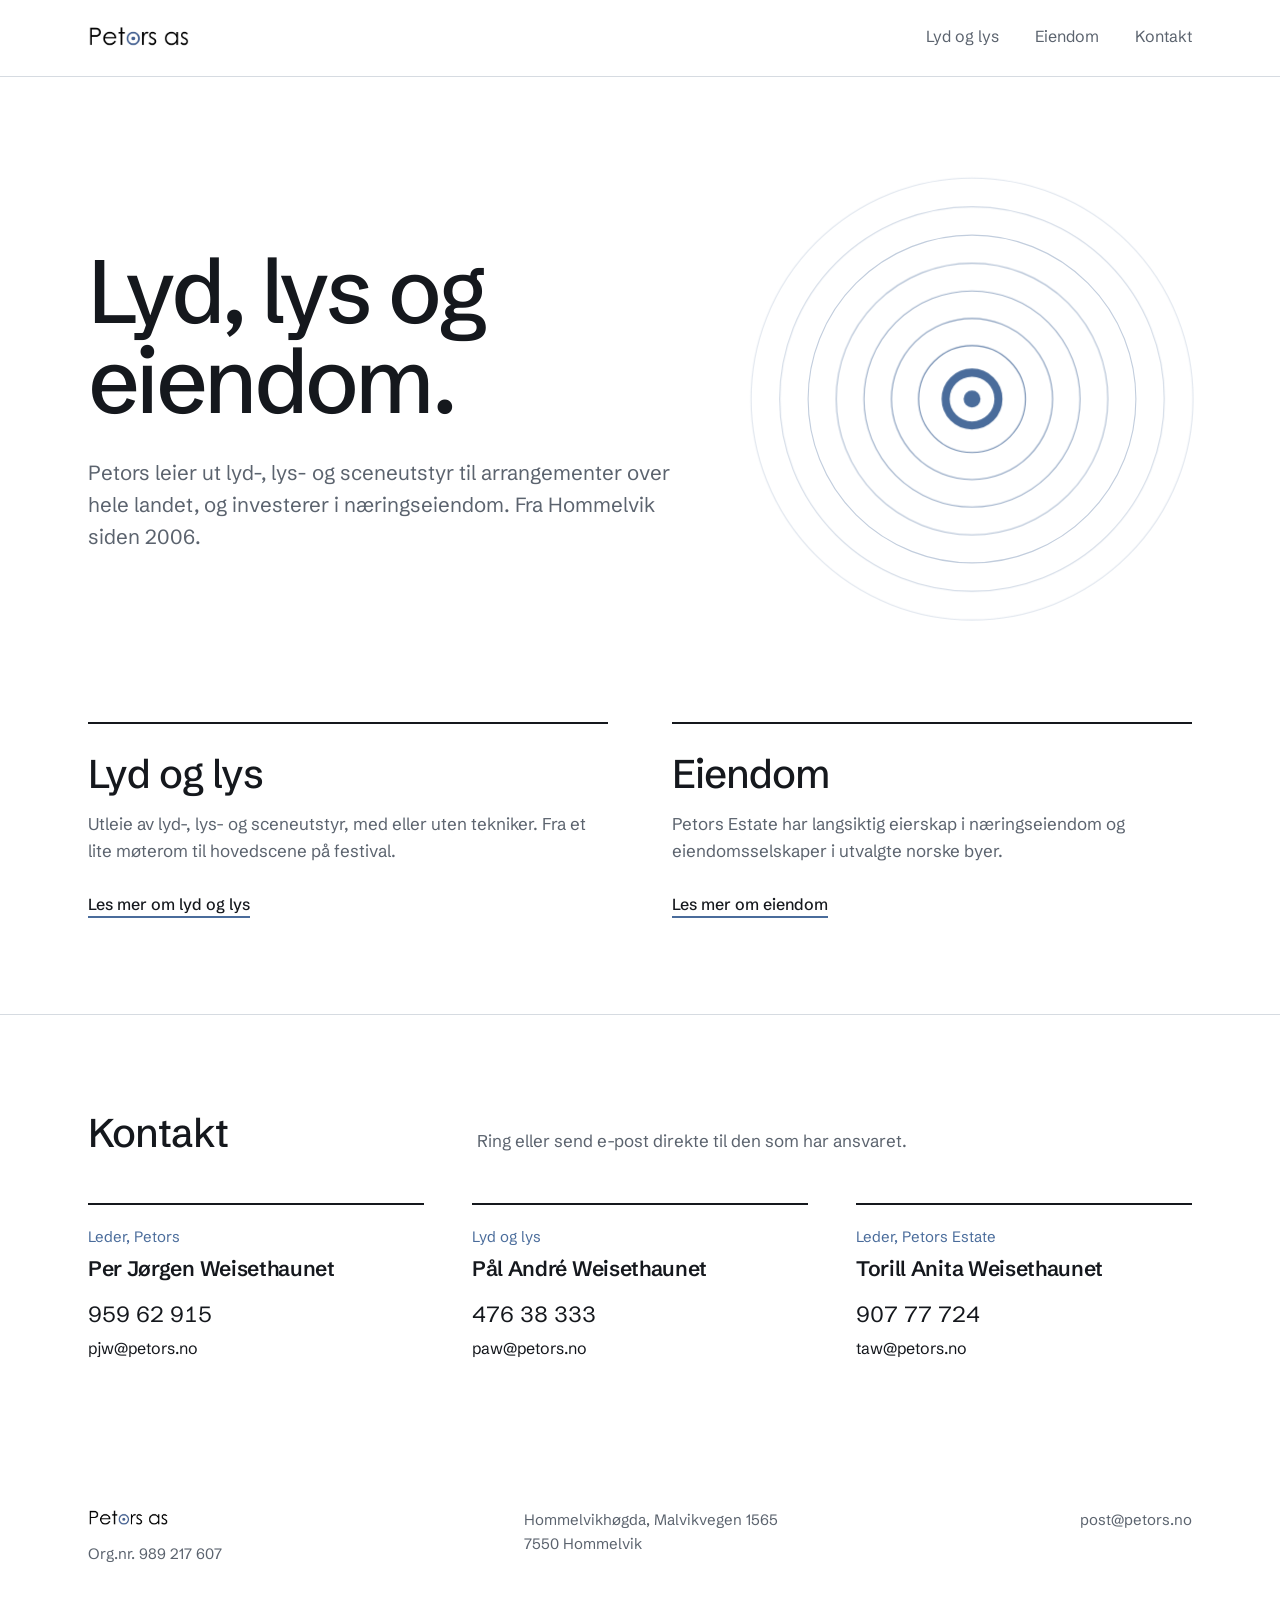
==== index.html @ a715439a "Ny skrift: Schibsted Grotesk for all tekst - Erstatter Jost (titler) og Source Serif 4 (brødtekst) -" ====
<!doctype html>
<html lang="no">
<head>
<meta charset="utf-8">
<meta name="viewport" content="width=device-width,initial-scale=1">
<title>Petors — lyd, lys og eiendom</title>
<meta name="description" content="Petors leier ut lyd-, lys- og sceneutstyr og investerer i næringseiendom. Hommelvik, siden 2006.">
<link rel="icon" href="mark.svg" type="image/svg+xml">
<link rel="preconnect" href="https://fonts.googleapis.com">
<link rel="preconnect" href="https://fonts.gstatic.com" crossorigin>
<link href="https://fonts.googleapis.com/css2?family=Schibsted+Grotesk:wght@400;500;600&display=swap" rel="stylesheet">
<script>
  // intro: én gang per besøk, ikke ved redusert bevegelse
  try{if(!sessionStorage.getItem('petors-intro')&&!matchMedia('(prefers-reduced-motion: reduce)').matches)document.documentElement.classList.add('intro-playing','intro-waves')}catch(e){}
</script>
<link rel="stylesheet" href="styles.css?v=6">
<style>
  .hero{padding:clamp(48px,8vw,104px) 0 clamp(56px,8vw,104px)}
  .hero .wrap{display:grid;grid-template-columns:minmax(0,7fr) minmax(0,5fr);gap:48px;align-items:center}
  .hero h1{margin-bottom:32px}
  .hero .rings{max-width:460px;justify-self:end}

  .doors .wrap{display:grid;grid-template-columns:repeat(2,minmax(0,1fr));gap:48px 64px}
  .door{border-top:2px solid var(--ink);padding-top:28px;display:flex;flex-direction:column}
  .door h2{margin-bottom:14px}
  .door h2 a{text-decoration:none}
  .door h2 a:hover{color:var(--blue)}
  .door > p{color:var(--ink-2);margin-bottom:28px}
  .door .link{margin-top:auto;align-self:flex-start}

  @media (max-width:900px){
    .hero .wrap{grid-template-columns:1fr;gap:8px}
    .hero{padding-top:32px}
    .hero .rings{order:-1;max-width:180px;justify-self:start;margin-bottom:24px}
    .doors .wrap{grid-template-columns:1fr;gap:64px}
  }
  /* intro: merket tegnes midt på skjermen og glir på plass i hero */
  .intro{display:none}
  .intro-playing .intro{display:block;position:fixed;inset:0;z-index:100;background:var(--paper);cursor:pointer}
  .intro svg{position:absolute;overflow:visible}
  .intro-waves .rings .wave{animation-play-state:paused}
  .intro-playing .hero .rings .mark,.intro-playing .hero .rings .core{opacity:0}
  .intro-playing body{overflow:hidden}
</style>
</head>
<body>

<div class="intro" aria-hidden="true">
  <svg viewBox="0 0 600 600">
    <circle class="mark" cx="300" cy="300" r="36" fill="none" stroke="#4a6c9b" stroke-width="11" transform="rotate(-90 300 300)"/>
    <circle class="core" cx="300" cy="300" r="11.5" fill="#4a6c9b"/>
  </svg>
</div>

<nav class="site-nav" aria-label="Hovedmeny">
  <div class="wrap">
    <a href="index.html" class="brand"><img src="logo.jpg" alt="Petors as – til forsiden"></a>
    <div class="nav-links">
      <a href="lyd-og-lys.html">Lyd og lys</a>
      <a href="eiendom.html">Eiendom</a>
      <a href="kontakt.html">Kontakt</a>
    </div>
  </div>
</nav>

<main>
  <header class="hero">
    <div class="wrap">
      <div>
        <h1>Lyd, lys og eiendom.</h1>
        <p class="lede">Petors leier ut lyd-, lys- og sceneutstyr til arrangementer over hele landet, og investerer i næringseiendom. Fra Hommelvik siden 2006.</p>
      </div>
      <svg class="rings" viewBox="0 0 600 600" aria-hidden="true">
        <circle class="wave" cx="300" cy="300" r="288" style="--i:6;--o:.18"/>
        <circle class="wave" cx="300" cy="300" r="252" style="--i:5;--o:.26"/>
        <circle class="wave" cx="300" cy="300" r="216" style="--i:4;--o:.34"/>
        <circle class="wave" cx="300" cy="300" r="180" style="--i:3;--o:.44"/>
        <circle class="wave" cx="300" cy="300" r="144" style="--i:2;--o:.54"/>
        <circle class="wave" cx="300" cy="300" r="108" style="--i:1;--o:.66"/>
        <circle class="wave" cx="300" cy="300" r="72"  style="--i:0;--o:.8"/>
        <circle class="mark" cx="300" cy="300" r="36" stroke-width="11"/>
        <circle class="core" cx="300" cy="300" r="11.5"/>
      </svg>
    </div>
  </header>

  <section class="doors" aria-label="Våre virksomheter">
    <div class="wrap">
      <article class="door">
        <h2><a href="lyd-og-lys.html">Lyd og lys</a></h2>
        <p>Utleie av lyd-, lys- og sceneutstyr, med eller uten tekniker. Fra et lite møterom til hovedscene på festival.</p>
        <a class="link" href="lyd-og-lys.html">Les mer om lyd og lys</a>
      </article>

      <article class="door">
        <h2><a href="eiendom.html">Eiendom</a></h2>
        <p>Petors Estate har langsiktig eierskap i næringseiendom og eiendomsselskaper i utvalgte norske byer.</p>
        <a class="link" href="eiendom.html">Les mer om eiendom</a>
      </article>
    </div>
  </section>

  <section class="section" style="margin-top:clamp(56px,8vw,96px)">
    <div class="wrap">
      <div class="section-head">
        <h2>Kontakt</h2>
        <p>Ring eller send e-post direkte til den som har ansvaret.</p>
      </div>
      <div class="people">
        <div class="person">
          <div class="role">Leder, Petors</div>
          <h3>Per Jørgen Weisethaunet</h3>
          <a class="tel" href="tel:+4795962915">959 62 915</a>
          <a href="mailto:pjw@petors.no">pjw@petors.no</a>
        </div>
        <div class="person">
          <div class="role">Lyd og lys</div>
          <h3>Pål André Weisethaunet</h3>
          <a class="tel" href="tel:+4747638333">476 38 333</a>
          <a href="mailto:paw@petors.no">paw@petors.no</a>
        </div>
        <div class="person">
          <div class="role">Leder, Petors Estate</div>
          <h3>Torill Anita Weisethaunet</h3>
          <a class="tel" href="tel:+4790777724">907 77 724</a>
          <a href="mailto:taw@petors.no">taw@petors.no</a>
        </div>
      </div>
    </div>
  </section>
</main>

<footer class="site-foot">
  <div class="wrap">
    <div>
      <img src="logo.jpg" alt="Petors as">
      <div>Org.nr. 989 217 607</div>
    </div>
    <address>Hommelvikhøgda, Malvikvegen 1565<br>7550 Hommelvik</address>
    <div><a href="mailto:post@petors.no">post@petors.no</a></div>
  </div>
</footer>

<script>
(function(){
  var root=document.documentElement;
  if(!root.classList.contains('intro-playing'))return;
  var ov=document.querySelector('.intro'),svg=ov.querySelector('svg'),
      ring=svg.querySelector('.mark'),dot=svg.querySelector('.core'),
      hero=document.querySelector('.hero .rings'),done=false,anims=[];
  var SMOOTH='cubic-bezier(.22,1,.36,1)';          // myk utbremsing
  function finish(){
    if(done)return;done=true;
    anims.forEach(function(a){a.cancel()});
    try{sessionStorage.setItem('petors-intro','1')}catch(e){}
    root.classList.remove('intro-playing','intro-waves');ov.remove();
  }
  if(!ov.animate||!hero){finish();return}
  ov.addEventListener('click',finish);
  addEventListener('keydown',finish,{once:true});

  // merket tegnes stort og skaleres ned til hero-størrelse, så det holder seg skarpt
  var cx=innerWidth/2,cy=innerHeight/2,heroW=hero.getBoundingClientRect().width;
  var big=Math.max(heroW,Math.min(3,130/(heroW*83/600))*heroW);  // merket ca. 130 px bredt midt på
  svg.style.width=svg.style.height=big+'px';
  svg.style.left=(cx-big/2)+'px';svg.style.top=(cy-big/2)+'px';
  svg.style.willChange='transform';

  var C=2*Math.PI*36;
  dot.style.transformOrigin='300px 300px';
  anims.push(dot.animate([{opacity:0,transform:'scale(.5)'},{opacity:1,transform:'scale(1)'}],
    {duration:600,easing:SMOOTH,fill:'both'}));
  anims.push(ring.animate([{strokeDasharray:C,strokeDashoffset:C},{strokeDasharray:C,strokeDashoffset:0}],
    {duration:750,delay:80,easing:SMOOTH,fill:'both'}));

  // bevegelse og fade starter samtidig som ringen lukker seg, og slutter likt
  var wait=new Promise(function(r){setTimeout(r,620)});
  var fonts=document.fonts?document.fonts.ready:Promise.resolve();
  Promise.all([wait,Promise.race([fonts,new Promise(function(r){setTimeout(r,900)})])]).then(function(){
    if(done)return;
    var r=hero.getBoundingClientRect();
    var onScreen=r.bottom>0&&r.top<innerHeight;
    var D=900;
    if(onScreen){
      var dx=r.left+r.width/2-cx,dy=r.top+r.height/2-cy;
      anims.push(svg.animate([{transform:'none'},{transform:'translate('+dx+'px,'+dy+'px) scale('+(r.width/big)+')'}],
        {duration:D,easing:'cubic-bezier(.6,0,.2,1)',fill:'forwards'}));
      // ringene i hero starter mens merket setter seg
      setTimeout(function(){root.classList.remove('intro-waves')},D-250);
    } else {
      anims.push(svg.animate([{opacity:1},{opacity:0}],{duration:D,easing:'ease-out',fill:'forwards'}));
    }
    var fade=ov.animate([{backgroundColor:'rgba(255,255,255,1)'},{backgroundColor:'rgba(255,255,255,0)'}],
      {duration:D-200,delay:200,easing:'cubic-bezier(.4,0,.2,1)',fill:'forwards'});
    anims.push(fade);
    fade.onfinish=finish;
  });
})();
</script>
<script>
// merket i hero følger musen litt, og ringene sprer seg når man scroller
(function(){
  if(matchMedia('(prefers-reduced-motion: reduce)').matches)return;
  var svg=document.querySelector('.hero .rings');if(!svg)return;
  var root=document.documentElement,
      mark=svg.querySelector('.mark'),core=svg.querySelector('.core'),
      waves=[].slice.call(svg.querySelectorAll('.wave')),
      base=waves.map(function(w){return +w.getAttribute('r')});
  var tx=0,ty=0,ts=0,x=0,y=0,s=0,raf=0;

  function kick(){if(!raf)raf=requestAnimationFrame(step)}
  function step(){
    raf=0;
    x+=(tx-x)*.08;y+=(ty-y)*.08;s+=(ts-s)*.12;
    if(!root.classList.contains('intro-playing')){
      core.setAttribute('cx',300+x*16);core.setAttribute('cy',300+y*16);
      mark.setAttribute('cx',300+x*9);mark.setAttribute('cy',300+y*9);
      waves.forEach(function(w,i){
        var depth=1-base[i]/300;                         // indre ringer beveger seg mest
        w.setAttribute('cx',300+x*10*depth);w.setAttribute('cy',300+y*10*depth);
        w.setAttribute('r',base[i]*(1+s*.45*(base[i]/300)));
      });
    }
    if(Math.abs(tx-x)>.001||Math.abs(ty-y)>.001||Math.abs(ts-s)>.001||root.classList.contains('intro-playing'))kick();
  }

  addEventListener('pointermove',function(e){
    if(e.pointerType!=='mouse')return;
    var r=svg.getBoundingClientRect(),dx=e.clientX-(r.left+r.width/2),dy=e.clientY-(r.top+r.height/2),
        d=Math.hypot(dx,dy)||1,k=Math.min(1,d/700);
    tx=dx/d*k;ty=dy/d*k;kick();
  },{passive:true});
  document.addEventListener('mouseleave',function(){tx=ty=0;kick()});
  function onScroll(){ts=Math.min(1,Math.max(0,scrollY/(innerHeight*.8)));kick()}
  addEventListener('scroll',onScroll,{passive:true});
  onScroll();
})();
</script>
</body>
</html>
---- styles.css ----
/* =========================================================
   PETORS — felles stilark
   Hvitt, stålgrått og logoens blå. Schibsted Grotesk for all tekst. Merket (ring + prikk)
   er det eneste grafiske elementet.
   ========================================================= */

:root{
  --paper:#ffffff;
  --mist:#eef1f4;
  --rule:#d6dbe1;
  --ink:#15181d;
  --ink-2:#5b636e;
  --blue:#4a6c9b;
  --blue-deep:#2f4a70;

  --sans:"Schibsted Grotesk",system-ui,-apple-system,"Segoe UI",sans-serif;
  --serif:var(--sans);   /* én familie for all tekst */

  --wrap:1200px;
  --gutter:clamp(16px,4vw,48px);
}

*{box-sizing:border-box;margin:0;padding:0}
html{-webkit-text-size-adjust:100%}
body{
  background:var(--paper);color:var(--ink);
  font-family:var(--serif);font-size:17px;line-height:1.6;
  -webkit-font-smoothing:antialiased;
}
img{max-width:100%;display:block}
a{color:inherit}
:focus-visible{outline:2px solid var(--blue);outline-offset:3px;border-radius:2px}

.wrap{max-width:var(--wrap);margin:0 auto;padding:0 var(--gutter)}

/* ---------- typografi ---------- */
h1,h2,h3,h4,.sans{font-family:var(--sans);font-weight:500;letter-spacing:-.015em}
h1{font-size:clamp(44px,7vw,96px);line-height:1;letter-spacing:-.04em}
h2{font-size:clamp(28px,3.4vw,40px);line-height:1.1;letter-spacing:-.025em}
h3{font-size:21px;line-height:1.25;font-weight:600}
h4{font-size:17px;line-height:1.3;font-weight:600}
.lede{font-size:clamp(19px,1.6vw,22px);line-height:1.55;color:var(--ink-2);max-width:36em}
p{max-width:38em}
.muted{color:var(--ink-2)}

/* lenker i tekst */
.link{
  font-family:var(--sans);font-weight:500;font-size:16px;
  text-decoration:underline;text-decoration-color:var(--blue);
  text-decoration-thickness:2px;text-underline-offset:6px;
}
.link:hover{color:var(--blue)}

/* én knappetype: pille, som en flat ring */
.btn{
  display:inline-block;font-family:var(--sans);font-weight:500;font-size:16px;
  padding:12px 26px;border-radius:999px;text-decoration:none;
  background:var(--blue);color:#fff;
}
.btn:hover{background:var(--blue-deep)}

/* ---------- navigasjon ---------- */
.site-nav{border-bottom:1px solid var(--rule);background:var(--paper)}
.site-nav .wrap{display:flex;align-items:center;justify-content:space-between;gap:24px;height:76px}
.brand img{height:28px;width:auto}
.nav-links{display:flex;gap:clamp(18px,3vw,36px);font-family:var(--sans);font-size:16px}
.nav-links a{text-decoration:none;color:var(--ink-2);padding:6px 0;border-bottom:2px solid transparent}
.nav-links a:hover{color:var(--ink)}
.nav-links a[aria-current="page"]{color:var(--ink);border-bottom-color:var(--blue)}

/* ---------- sidetopp (undersider) ---------- */
.page-head{padding:clamp(56px,9vw,112px) 0 clamp(40px,6vw,72px)}
.page-head h1{margin-bottom:28px}

/* ---------- seksjoner ---------- */
.section{padding:clamp(56px,8vw,96px) 0;border-top:1px solid var(--rule)}
.section-head{display:grid;grid-template-columns:minmax(0,4fr) minmax(0,8fr);gap:32px;margin-bottom:48px;align-items:baseline}
.section-head p{color:var(--ink-2)}

/* rutenett med tynne linjer */
.grid{display:grid;grid-template-columns:repeat(3,minmax(0,1fr));gap:40px 48px}
.grid > *{border-top:2px solid var(--ink);padding-top:20px}
.grid h3,.grid h4{margin-bottom:8px}
.grid p{color:var(--ink-2);font-size:16px}
.grid ul{list-style:none;margin-top:14px;font-size:16px}
.grid li{padding:7px 0;border-top:1px solid var(--rule)}

/* ---------- kontaktpersoner ---------- */
.people{display:grid;grid-template-columns:repeat(3,minmax(0,1fr));gap:40px 48px}
.person{border-top:2px solid var(--ink);padding-top:20px}
.person .role{font-family:var(--sans);font-size:15px;color:var(--blue);margin-bottom:6px}
.person h3{margin-bottom:14px}
.person a{display:block;text-decoration:none;font-size:16px;padding:2px 0}
.person a:hover{color:var(--blue)}
.person .tel{font-family:var(--sans);font-size:22px;font-variant-numeric:tabular-nums}

/* ---------- avslutning / forespørsel ---------- */
.closing{background:var(--mist);padding:clamp(56px,8vw,96px) 0}
.closing .wrap{display:grid;grid-template-columns:minmax(0,7fr) minmax(0,5fr);gap:40px;align-items:end}
.closing h2{margin-bottom:16px}
.closing p{color:var(--ink-2)}
.closing .actions{display:flex;flex-wrap:wrap;gap:16px 28px;align-items:center;justify-self:end}

/* ---------- footer ---------- */
.site-foot{padding:48px 0 56px;font-family:var(--sans);font-size:15px;color:var(--ink-2)}
.site-foot .wrap{display:flex;flex-wrap:wrap;justify-content:space-between;gap:24px 48px;align-items:flex-start}
.site-foot img{height:22px;width:auto;margin-bottom:12px}
.site-foot address{font-style:normal;line-height:1.6}
.site-foot a{text-decoration:none}
.site-foot a:hover{color:var(--blue)}

/* ---------- merket: konsentriske ringer ---------- */
.rings{width:100%;height:auto;overflow:visible}
.rings .core{fill:var(--blue)}
.rings .mark{fill:none;stroke:var(--blue)}
.rings .wave{fill:none;stroke:var(--blue);stroke-width:1.5}
@media (prefers-reduced-motion:no-preference){
  .rings .wave{
    opacity:0;transform-origin:300px 300px;
    animation:wave 1.1s cubic-bezier(.2,.7,.2,1) forwards;
    animation-delay:calc(var(--i) * 110ms + 150ms);
  }
  @keyframes wave{
    from{opacity:0;transform:scale(.86)}
    to{opacity:var(--o);transform:none}
  }
}
@media (prefers-reduced-motion:reduce){
  .rings .wave{opacity:var(--o)}
}

/* ---------- responsivt ---------- */
@media (max-width:900px){
  .section-head{grid-template-columns:1fr;gap:12px}
  .grid,.people{grid-template-columns:repeat(2,minmax(0,1fr))}
  .closing .wrap{grid-template-columns:1fr}
  .closing .actions{justify-self:start}
}
@media (max-width:600px){
  body{font-size:16px}
  .site-nav .wrap{height:64px}
  .brand img{height:22px}
  .nav-links{font-size:15px;gap:16px}
  .grid,.people{grid-template-columns:1fr;gap:36px}
}
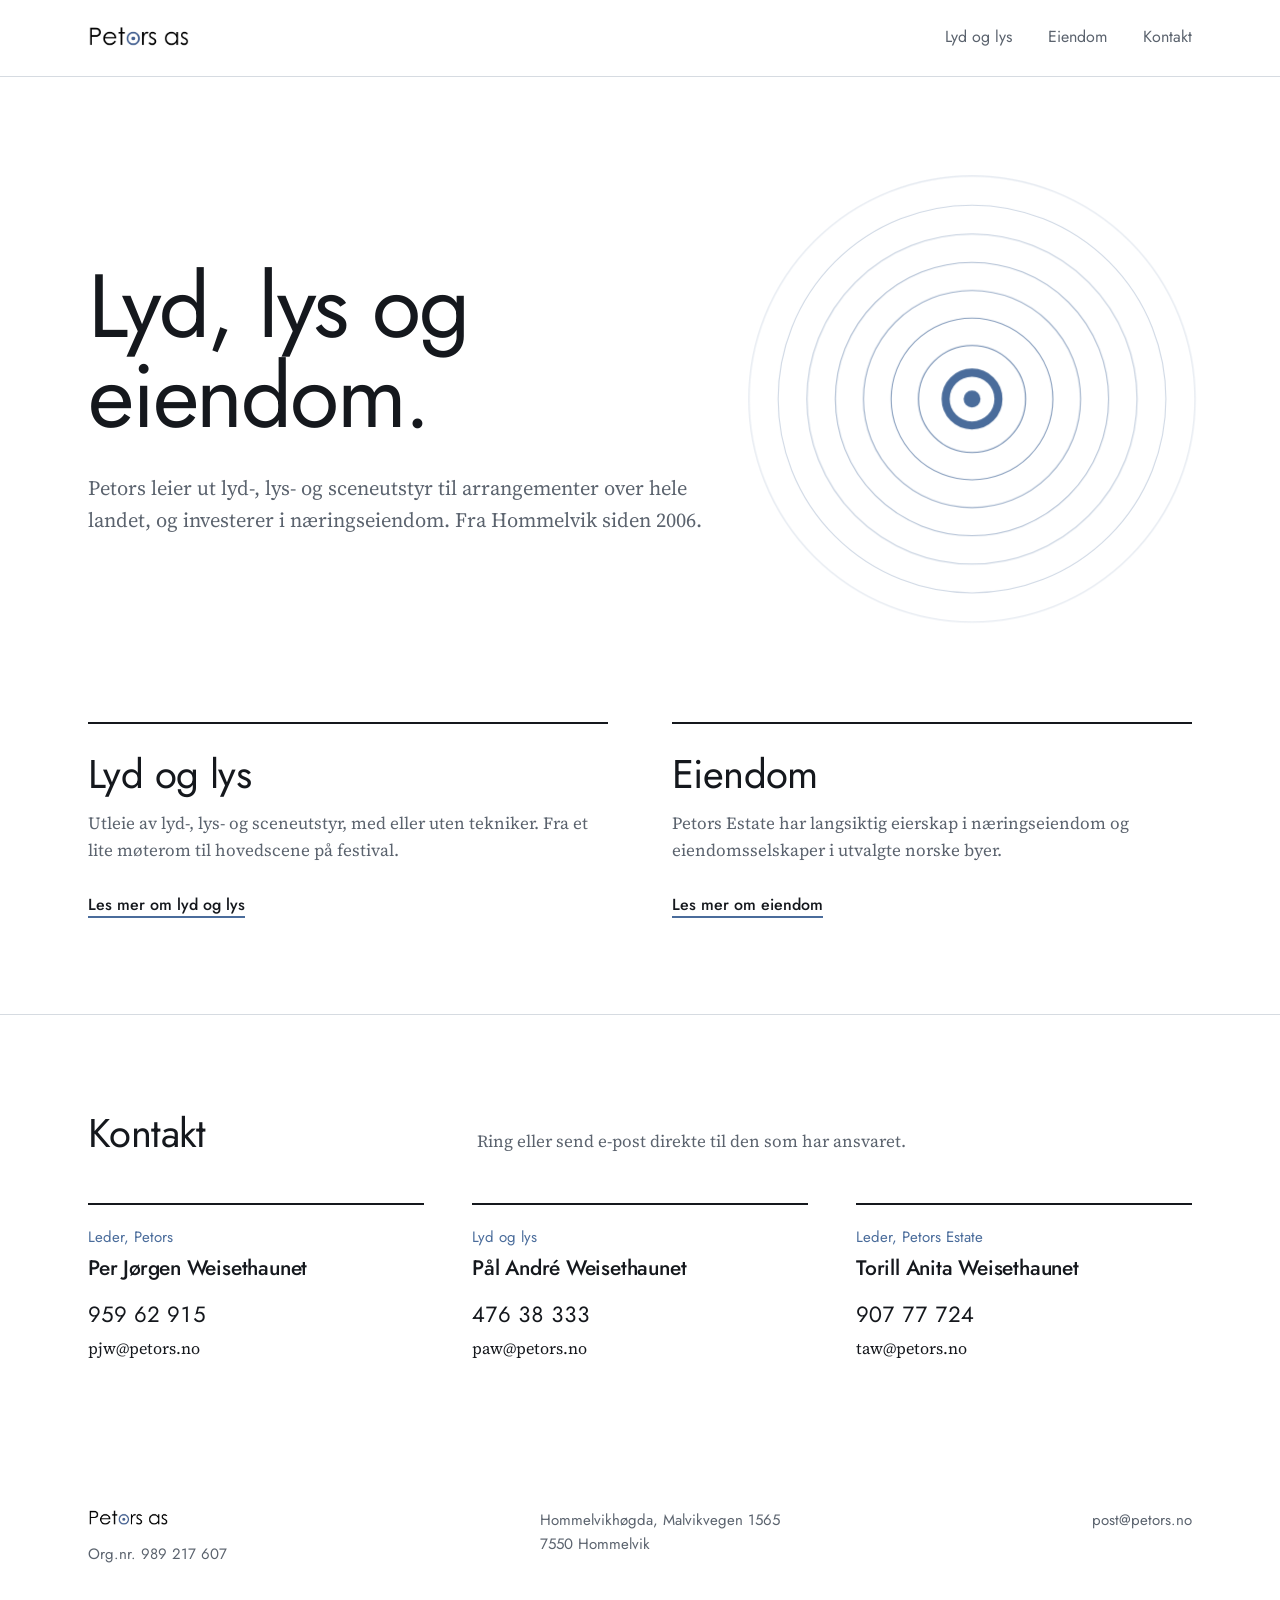
==== commit b3fdf2bd: "Tilbake til Jost og Source Serif 4 Reverterer bytte til Schibsted Grotesk (a715439).  Co-Authored-By" ====
--- a/index.html
+++ b/index.html
@@ -8,12 +8,12 @@
 <link rel="icon" href="mark.svg" type="image/svg+xml">
 <link rel="preconnect" href="https://fonts.googleapis.com">
 <link rel="preconnect" href="https://fonts.gstatic.com" crossorigin>
-<link href="https://fonts.googleapis.com/css2?family=Schibsted+Grotesk:wght@400;500;600&display=swap" rel="stylesheet">
+<link href="https://fonts.googleapis.com/css2?family=Jost:wght@400;500&family=Source+Serif+4:opsz,wght@8..60,400&display=swap" rel="stylesheet">
 <script>
   // intro: én gang per besøk, ikke ved redusert bevegelse
   try{if(!sessionStorage.getItem('petors-intro')&&!matchMedia('(prefers-reduced-motion: reduce)').matches)document.documentElement.classList.add('intro-playing','intro-waves')}catch(e){}
 </script>
-<link rel="stylesheet" href="styles.css?v=6">
+<link rel="stylesheet" href="styles.css?v=5">
 <style>
   .hero{padding:clamp(48px,8vw,104px) 0 clamp(56px,8vw,104px)}
   .hero .wrap{display:grid;grid-template-columns:minmax(0,7fr) minmax(0,5fr);gap:48px;align-items:center}
--- a/styles.css
+++ b/styles.css
@@ -1,6 +1,6 @@
 /* =========================================================
    PETORS — felles stilark
-   Hvitt, stålgrått og logoens blå. Schibsted Grotesk for all tekst. Merket (ring + prikk)
+   Hvitt, stålgrått og logoens blå. Merket (ring + prikk)
    er det eneste grafiske elementet.
    ========================================================= */
 
@@ -13,8 +13,8 @@
   --blue:#4a6c9b;
   --blue-deep:#2f4a70;
 
-  --sans:"Schibsted Grotesk",system-ui,-apple-system,"Segoe UI",sans-serif;
-  --serif:var(--sans);   /* én familie for all tekst */
+  --sans:"Jost",system-ui,-apple-system,"Segoe UI",sans-serif;
+  --serif:"Source Serif 4",Georgia,serif;
 
   --wrap:1200px;
   --gutter:clamp(16px,4vw,48px);
@@ -34,11 +34,11 @@
 .wrap{max-width:var(--wrap);margin:0 auto;padding:0 var(--gutter)}
 
 /* ---------- typografi ---------- */
-h1,h2,h3,h4,.sans{font-family:var(--sans);font-weight:500;letter-spacing:-.015em}
-h1{font-size:clamp(44px,7vw,96px);line-height:1;letter-spacing:-.04em}
-h2{font-size:clamp(28px,3.4vw,40px);line-height:1.1;letter-spacing:-.025em}
-h3{font-size:21px;line-height:1.25;font-weight:600}
-h4{font-size:17px;line-height:1.3;font-weight:600}
+h1,h2,h3,h4,.sans{font-family:var(--sans);font-weight:400;letter-spacing:-.01em}
+h1{font-size:clamp(44px,7vw,96px);line-height:1;letter-spacing:-.025em}
+h2{font-size:clamp(28px,3.4vw,40px);line-height:1.1;letter-spacing:-.015em}
+h3{font-size:21px;line-height:1.25;font-weight:500}
+h4{font-size:17px;line-height:1.3;font-weight:500}
 .lede{font-size:clamp(19px,1.6vw,22px);line-height:1.55;color:var(--ink-2);max-width:36em}
 p{max-width:38em}
 .muted{color:var(--ink-2)}
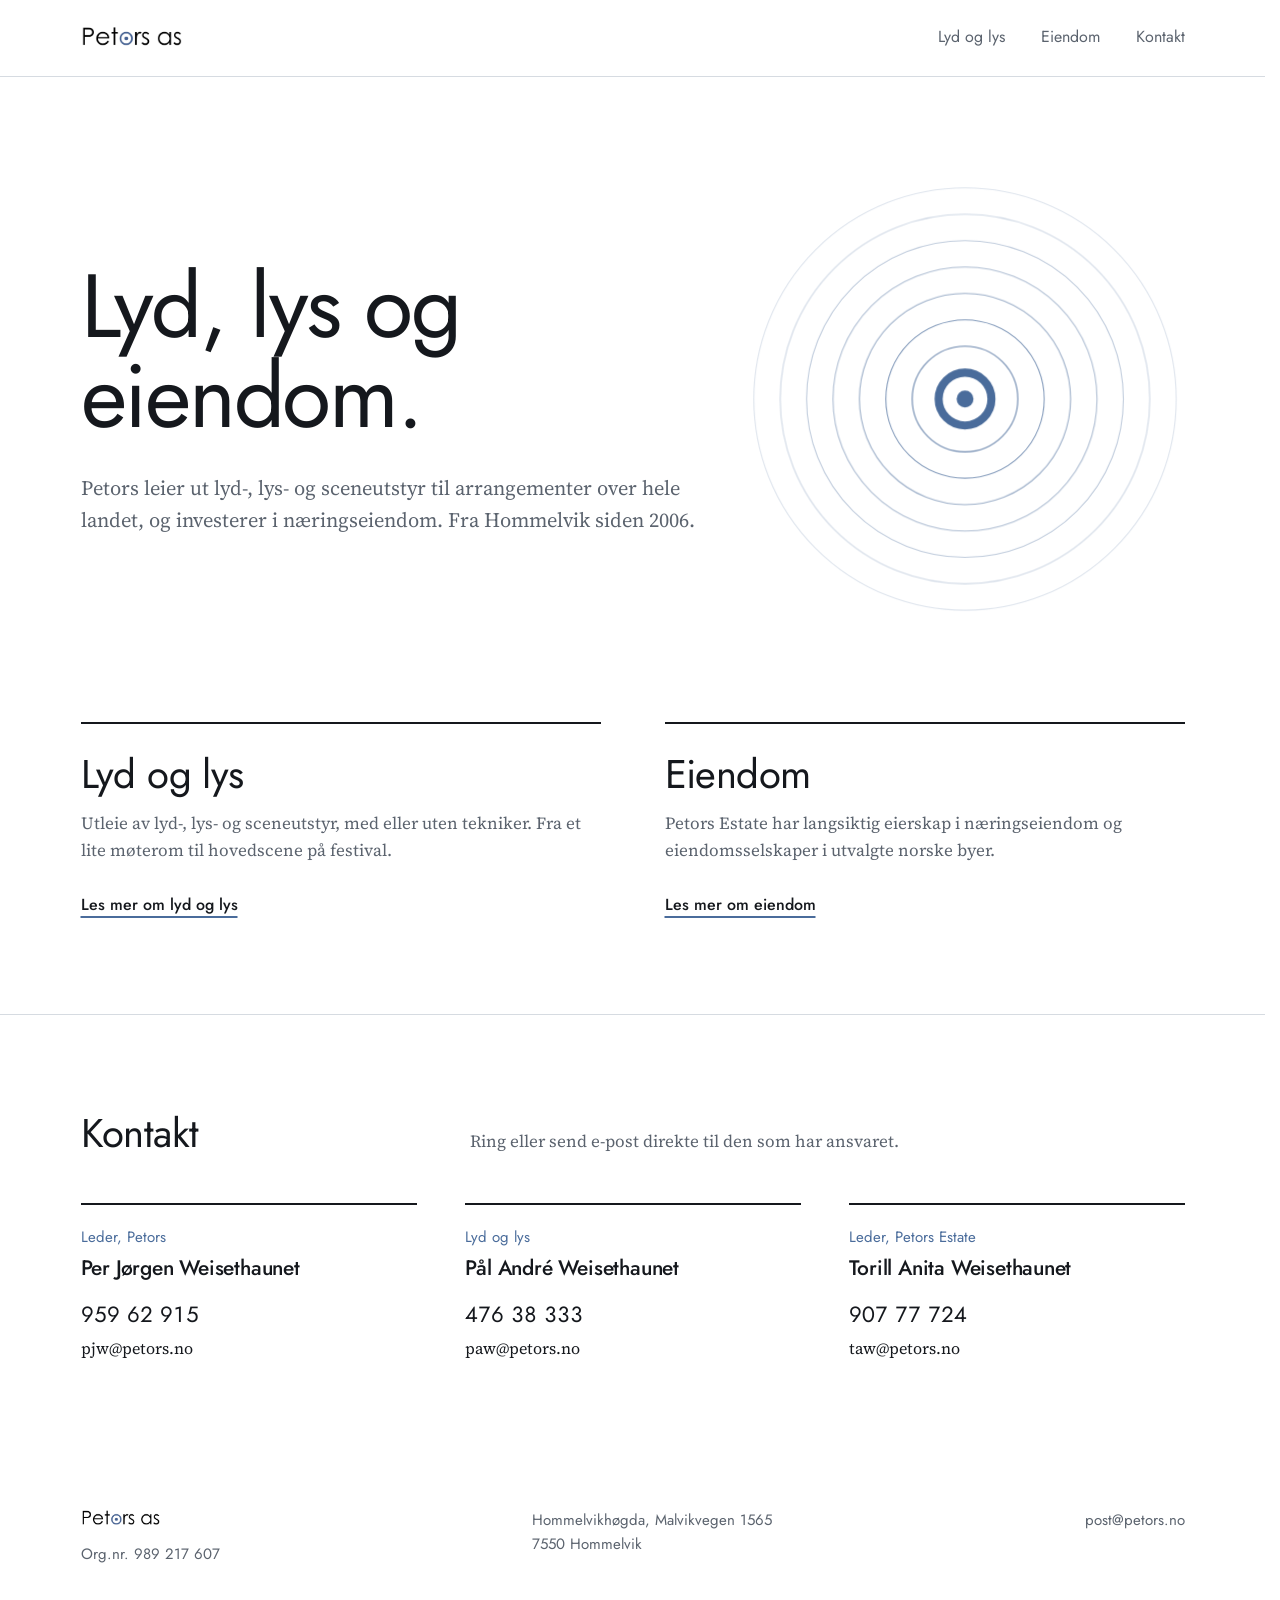
==== commit 174ed81c: "Intro: o-en hopper ikke lenger når introen slutter - Musebevegelsen beregnes ikke under introen, så " ====
--- a/index.html
+++ b/index.html
@@ -40,6 +40,7 @@
   .intro svg{position:absolute;overflow:visible}
   .intro-waves .rings .wave{animation-play-state:paused}
   .intro-playing .hero .rings .mark,.intro-playing .hero .rings .core{opacity:0}
+  html{scrollbar-gutter:stable}
   .intro-playing body{overflow:hidden}
 </style>
 </head>
@@ -211,8 +212,10 @@
   function kick(){if(!raf)raf=requestAnimationFrame(step)}
   function step(){
     raf=0;
+    // under introen står merket i ro; etterpå glir det mykt mot musen
+    if(root.classList.contains('intro-playing')){kick();return}
     x+=(tx-x)*.08;y+=(ty-y)*.08;s+=(ts-s)*.12;
-    if(!root.classList.contains('intro-playing')){
+    {
       core.setAttribute('cx',300+x*16);core.setAttribute('cy',300+y*16);
       mark.setAttribute('cx',300+x*9);mark.setAttribute('cy',300+y*9);
       waves.forEach(function(w,i){
@@ -221,7 +224,7 @@
         w.setAttribute('r',base[i]*(1+s*.45*(base[i]/300)));
       });
     }
-    if(Math.abs(tx-x)>.001||Math.abs(ty-y)>.001||Math.abs(ts-s)>.001||root.classList.contains('intro-playing'))kick();
+    if(Math.abs(tx-x)>.001||Math.abs(ty-y)>.001||Math.abs(ts-s)>.001)kick();
   }
 
   addEventListener('pointermove',function(e){
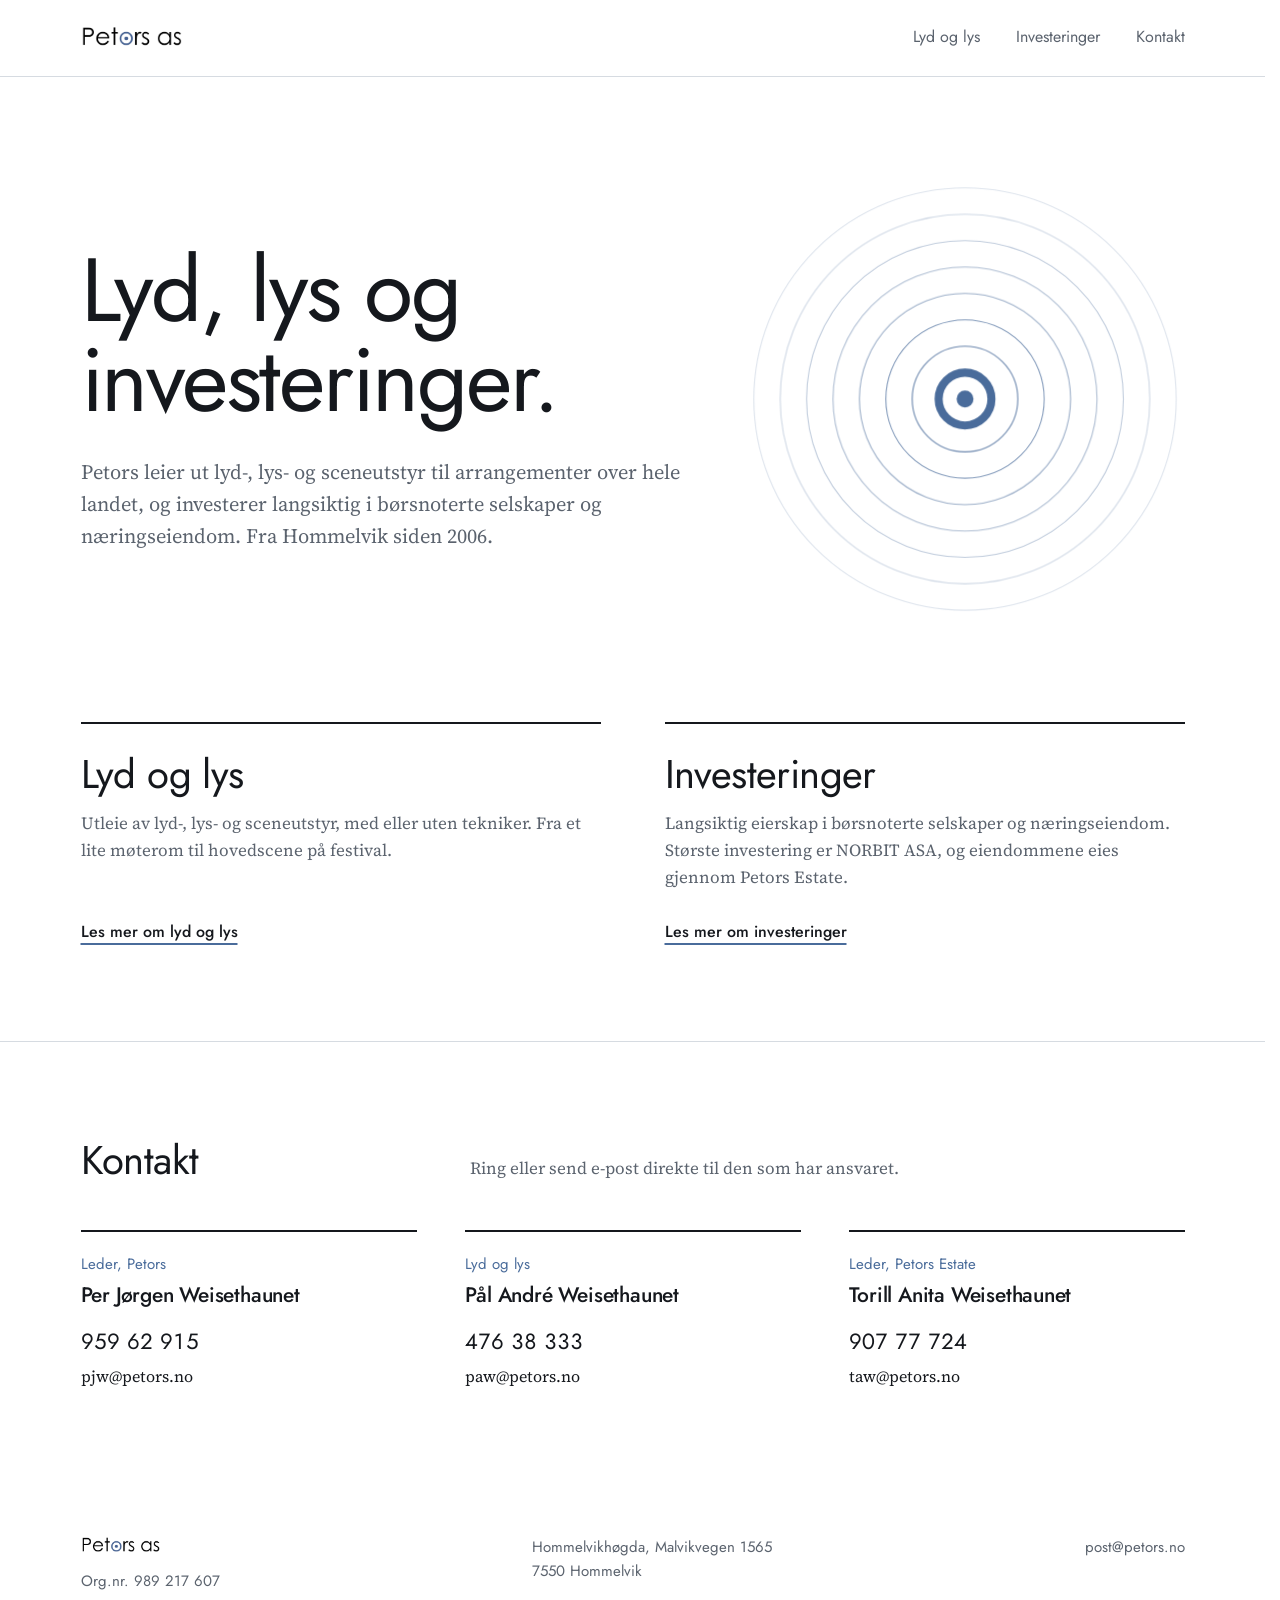
==== commit 0c669717: "Investeringer: NORBIT som største investering, kriterier og Petors Estate - Ny side investeringer.ht" ====
--- a/index.html
+++ b/index.html
@@ -4,7 +4,7 @@
 <meta charset="utf-8">
 <meta name="viewport" content="width=device-width,initial-scale=1">
 <title>Petors — lyd, lys og eiendom</title>
-<meta name="description" content="Petors leier ut lyd-, lys- og sceneutstyr og investerer i næringseiendom. Hommelvik, siden 2006.">
+<meta name="description" content="Petors leier ut lyd-, lys- og sceneutstyr og investerer langsiktig i børsnoterte selskaper og næringseiendom. Hommelvik, siden 2006.">
 <link rel="icon" href="mark.svg" type="image/svg+xml">
 <link rel="preconnect" href="https://fonts.googleapis.com">
 <link rel="preconnect" href="https://fonts.gstatic.com" crossorigin>
@@ -13,7 +13,7 @@
   // intro: én gang per besøk, ikke ved redusert bevegelse
   try{if(!sessionStorage.getItem('petors-intro')&&!matchMedia('(prefers-reduced-motion: reduce)').matches)document.documentElement.classList.add('intro-playing','intro-waves')}catch(e){}
 </script>
-<link rel="stylesheet" href="styles.css?v=5">
+<link rel="stylesheet" href="styles.css?v=9">
 <style>
   .hero{padding:clamp(48px,8vw,104px) 0 clamp(56px,8vw,104px)}
   .hero .wrap{display:grid;grid-template-columns:minmax(0,7fr) minmax(0,5fr);gap:48px;align-items:center}
@@ -33,6 +33,28 @@
     .hero{padding-top:32px}
     .hero .rings{order:-1;max-width:180px;justify-self:start;margin-bottom:24px}
     .doors .wrap{grid-template-columns:1fr;gap:64px}
+  }
+  .door-visual{display:none}
+  @media (max-width:600px){
+    /* første skjerm: merket stort i toppen, overskriften nederst */
+    .hero{position:relative;overflow:hidden;padding:0}
+    .hero .wrap{min-height:min(calc(100svh - 60px - 64px - env(safe-area-inset-bottom)),720px);align-content:end;padding-bottom:40px}
+    .hero .rings{position:absolute;top:-80px;right:-150px;width:500px;max-width:none;margin:0;
+      -webkit-mask-image:linear-gradient(to bottom,#000 50%,transparent 88%);mask-image:linear-gradient(to bottom,#000 50%,transparent 88%)}
+    .hero h1{font-size:clamp(48px,15vw,64px);margin-bottom:20px}
+
+    /* inngangene som kort; hele kortet kan trykkes */
+    .doors .wrap{gap:16px}
+    .door{position:relative;border-top:0;padding:0;background:var(--mist);border-radius:20px;overflow:hidden}
+    .door > :not(.door-visual){margin-left:22px;margin-right:22px}
+    .door h2{margin-top:22px;margin-bottom:8px;font-size:32px}
+    .door h2 a::after{content:"";position:absolute;inset:0;border-radius:20px}
+    .door > p{margin-bottom:6px;font-size:16px}
+    .door .link{margin-bottom:14px}
+    .door-visual{display:block;height:168px;background:#e3e8ee}
+    .door-visual img{width:100%;height:100%;object-fit:cover}
+    .door-visual--rings{background:var(--rings) no-repeat 50% 50%/300px,#e3e8ee}
+    .door:active{background:#e6eaef}
   }
   /* intro: merket tegnes midt på skjermen og glir på plass i hero */
   .intro{display:none}
@@ -58,7 +80,7 @@
     <a href="index.html" class="brand"><img src="logo.jpg" alt="Petors as – til forsiden"></a>
     <div class="nav-links">
       <a href="lyd-og-lys.html">Lyd og lys</a>
-      <a href="eiendom.html">Eiendom</a>
+      <a href="investeringer.html">Investeringer</a>
       <a href="kontakt.html">Kontakt</a>
     </div>
   </div>
@@ -68,8 +90,8 @@
   <header class="hero">
     <div class="wrap">
       <div>
-        <h1>Lyd, lys og eiendom.</h1>
-        <p class="lede">Petors leier ut lyd-, lys- og sceneutstyr til arrangementer over hele landet, og investerer i næringseiendom. Fra Hommelvik siden 2006.</p>
+        <h1>Lyd, lys og investeringer.</h1>
+        <p class="lede">Petors leier ut lyd-, lys- og sceneutstyr til arrangementer over hele landet, og investerer langsiktig i børsnoterte selskaper og næringseiendom. Fra Hommelvik siden 2006.</p>
       </div>
       <svg class="rings" viewBox="0 0 600 600" aria-hidden="true">
         <circle class="wave" cx="300" cy="300" r="288" style="--i:6;--o:.18"/>
@@ -88,15 +110,17 @@
   <section class="doors" aria-label="Våre virksomheter">
     <div class="wrap">
       <article class="door">
+        <div class="door-visual door-visual--rings" aria-hidden="true"></div>
         <h2><a href="lyd-og-lys.html">Lyd og lys</a></h2>
         <p>Utleie av lyd-, lys- og sceneutstyr, med eller uten tekniker. Fra et lite møterom til hovedscene på festival.</p>
         <a class="link" href="lyd-og-lys.html">Les mer om lyd og lys</a>
       </article>
 
       <article class="door">
-        <h2><a href="eiendom.html">Eiendom</a></h2>
-        <p>Petors Estate har langsiktig eierskap i næringseiendom og eiendomsselskaper i utvalgte norske byer.</p>
-        <a class="link" href="eiendom.html">Les mer om eiendom</a>
+        <div class="door-visual" aria-hidden="true"><img src="img/dbc.jpg" alt="" loading="lazy"></div>
+        <h2><a href="investeringer.html">Investeringer</a></h2>
+        <p>Langsiktig eierskap i børsnoterte selskaper og næringseiendom. Største investering er NORBIT ASA, og eiendommene eies gjennom Petors Estate.</p>
+        <a class="link" href="investeringer.html">Les mer om investeringer</a>
       </article>
     </div>
   </section>
--- a/styles.css
+++ b/styles.css
@@ -15,6 +15,8 @@
 
   --sans:"Jost",system-ui,-apple-system,"Segoe UI",sans-serif;
   --serif:"Source Serif 4",Georgia,serif;
+
+  --rings:url("data:image/svg+xml,%3Csvg xmlns='http://www.w3.org/2000/svg' viewBox='0 0 600 600' fill='none' stroke='%234a6c9b'%3E%3Ccircle cx='300' cy='300' r='288' stroke-width='1.5' opacity='.18'/%3E%3Ccircle cx='300' cy='300' r='252' stroke-width='1.5' opacity='.26'/%3E%3Ccircle cx='300' cy='300' r='216' stroke-width='1.5' opacity='.34'/%3E%3Ccircle cx='300' cy='300' r='180' stroke-width='1.5' opacity='.44'/%3E%3Ccircle cx='300' cy='300' r='144' stroke-width='1.5' opacity='.54'/%3E%3Ccircle cx='300' cy='300' r='108' stroke-width='1.5' opacity='.66'/%3E%3Ccircle cx='300' cy='300' r='72' stroke-width='1.5' opacity='.8'/%3E%3Ccircle cx='300' cy='300' r='36' stroke-width='11'/%3E%3Ccircle cx='300' cy='300' r='11.5' fill='%234a6c9b' stroke='none'/%3E%3C/svg%3E");   /* merket med ringer, til bakgrunner */
 
   --wrap:1200px;
   --gutter:clamp(16px,4vw,48px);
@@ -136,10 +138,82 @@
   .closing .wrap{grid-template-columns:1fr}
   .closing .actions{justify-self:start}
 }
+/* sammenleggbart utstyr: alltid åpent på større skjermer */
+.equip summary{list-style:none}
+.equip summary::-webkit-details-marker{display:none}
+.equip summary h3{margin-bottom:8px}
+@media (min-width:601px){.equip summary{pointer-events:none}}
+
+/* ---------- mobil ---------- */
 @media (max-width:600px){
-  body{font-size:16px}
-  .site-nav .wrap{height:64px}
-  .brand img{height:22px}
-  .nav-links{font-size:15px;gap:16px}
-  .grid,.people{grid-template-columns:1fr;gap:36px}
-}
+  body{font-size:16px;padding-bottom:calc(64px + env(safe-area-inset-bottom))}
+  p{max-width:none}
+
+  /* toppen: bare logoen */
+  .site-nav .wrap{height:60px}
+  .brand img{height:24px}
+
+  /* menyen: fast fanelinje nederst, innen tommelens rekkevidde */
+  .nav-links{
+    position:fixed;left:0;right:0;bottom:0;z-index:60;
+    display:grid;grid-template-columns:repeat(3,1fr);gap:0;
+    background:rgba(255,255,255,.96);
+    -webkit-backdrop-filter:blur(12px);backdrop-filter:blur(12px);
+    border-top:1px solid var(--rule);
+    padding-bottom:env(safe-area-inset-bottom);
+    font-size:15px;
+  }
+  .nav-links a{
+    display:flex;align-items:center;justify-content:center;height:64px;padding:0;
+    border-bottom:0;border-top:3px solid transparent;color:var(--ink-2);
+  }
+  .nav-links a[aria-current="page"]{color:var(--blue);border-top-color:var(--blue);border-bottom-color:transparent}
+
+  h1{font-size:clamp(44px,13vw,60px)}
+  .page-head{padding:40px 0 36px}
+  .page-head h1{margin-bottom:18px}
+  .lede{font-size:18px}
+  .section{padding:48px 0}
+  .section-head{margin-bottom:28px}
+  .grid,.people{grid-template-columns:1fr;gap:28px}
+
+  /* store trykkflater */
+  .link{display:inline-block;padding:10px 0}
+  .btn,.closing .actions .link{
+    display:flex;align-items:center;justify-content:center;width:100%;min-height:52px;text-align:center;
+  }
+  .closing .actions{flex-direction:column;align-items:stretch;gap:12px;width:100%}
+  .closing .actions .link{border:1px solid var(--rule);border-radius:999px;text-decoration:none;padding:0}
+
+  /* kontaktpersoner: ring og e-post som knapper */
+  .person h3{margin-bottom:16px}
+  .person a{display:flex;align-items:center;min-height:48px;padding:0 20px;border:1px solid var(--rule);border-radius:999px;margin-top:10px;font-family:var(--sans);font-size:16px}
+  .person .tel{background:var(--blue);border-color:var(--blue);color:#fff;font-size:20px}
+  .person .tel:hover{color:#fff;background:var(--blue-deep)}
+
+  /* utstyr: trykk for å åpne */
+  .grid.equip{gap:0}
+  .grid.equip > details{border-top:1px solid var(--rule);padding-top:0}
+  .grid.equip > details:last-child{border-bottom:1px solid var(--rule)}
+  .equip summary{display:block;position:relative;padding:18px 44px 18px 0;cursor:pointer}
+  .equip summary h3{margin-bottom:4px}
+  .equip summary p{font-size:15px}
+  .equip summary::after,.equip summary::before{
+    content:"";position:absolute;right:6px;top:50%;width:16px;height:2px;background:var(--ink);
+    transition:transform .25s ease;
+  }
+  .equip summary::before{transform:rotate(90deg)}
+  .equip details[open] summary::before{transform:rotate(0)}
+  .equip ul{margin:0 0 18px}
+
+  /* undersider: lyst topp-felt med ringmotivet */
+  .page-head{position:relative;overflow:hidden;background:var(--mist);padding:132px 0 32px}
+  .page-head::before{
+    content:"";position:absolute;top:-110px;right:-120px;width:340px;height:340px;
+    background:var(--rings) no-repeat 0 0/100%;
+    -webkit-mask-image:linear-gradient(to bottom,#000 45%,transparent 80%);mask-image:linear-gradient(to bottom,#000 45%,transparent 80%);
+  }
+  .page-head .wrap{position:relative}
+
+  .site-foot{padding:40px 0 32px}
+}
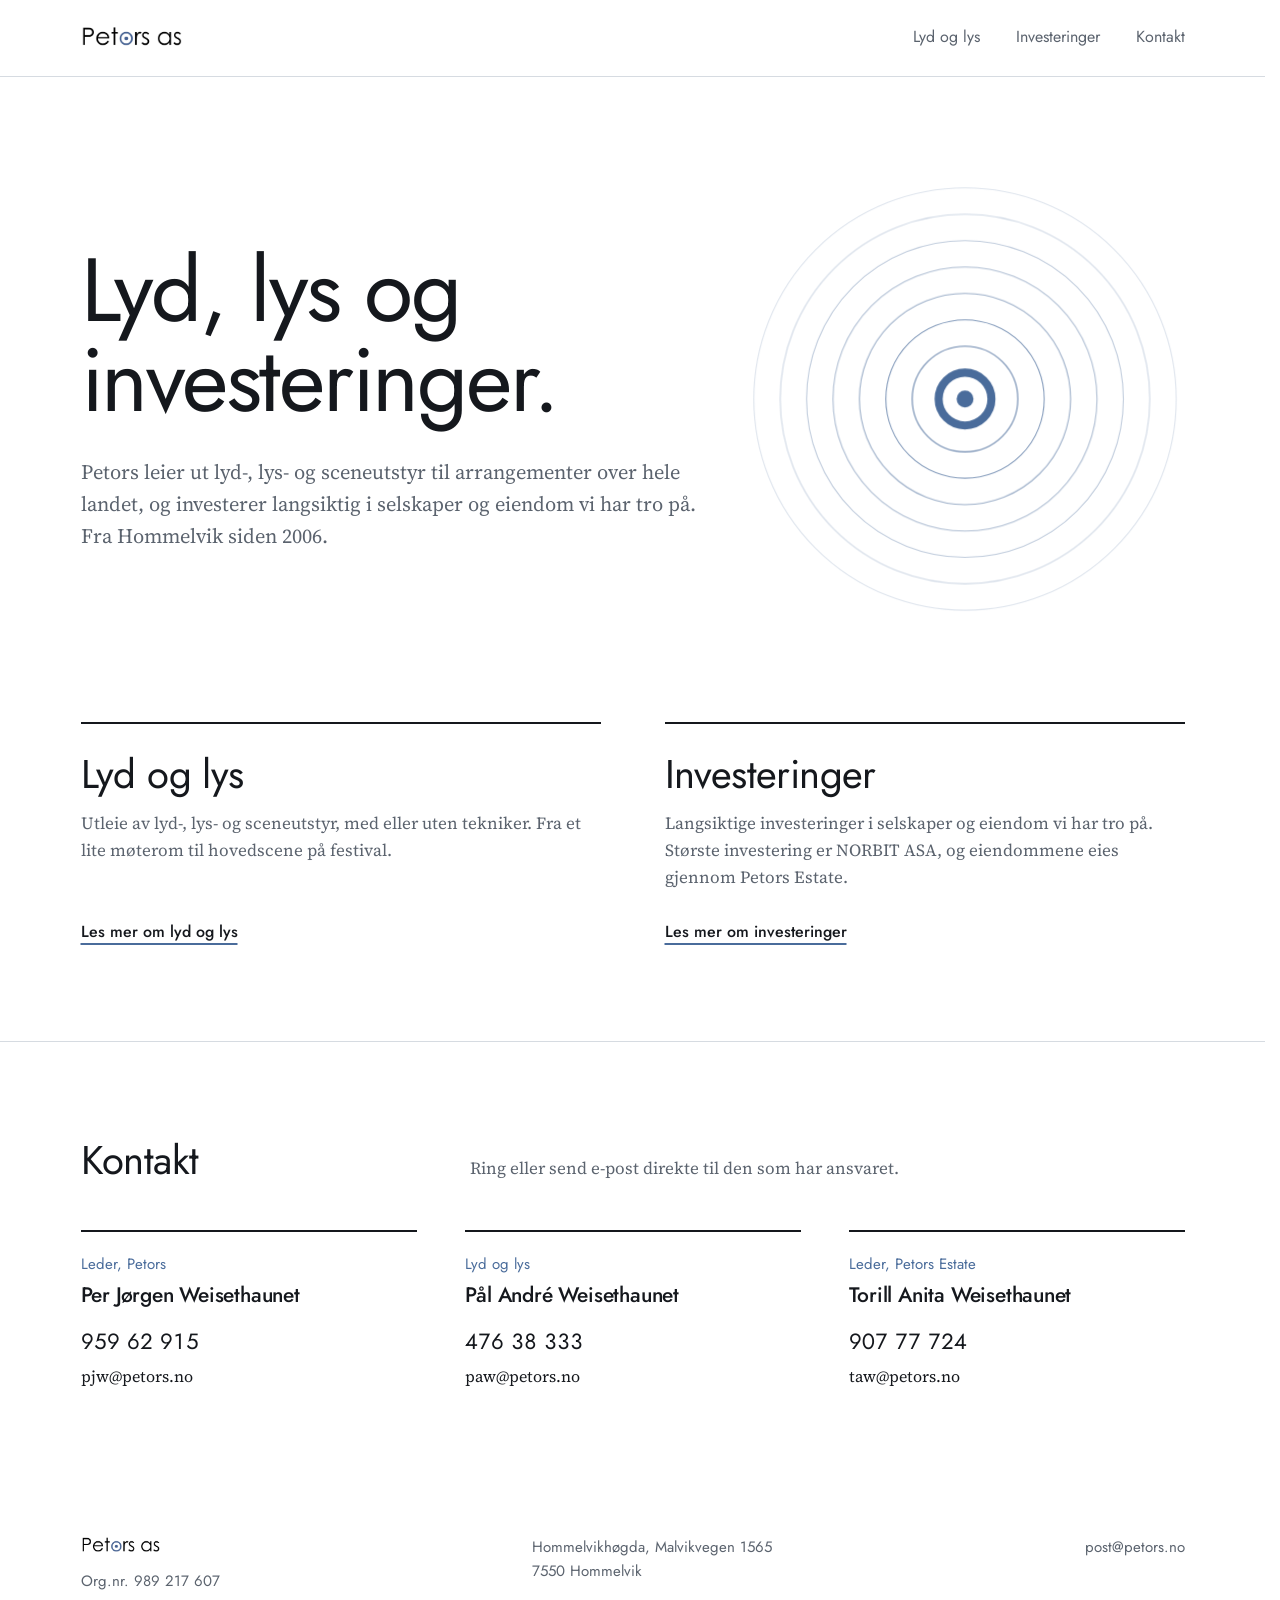
==== commit 52f7860b: "Investeringer: tydeligere om at vi investerer langsiktig i det vi har tro på - Ny ingress på investe" ====
--- a/index.html
+++ b/index.html
@@ -4,7 +4,7 @@
 <meta charset="utf-8">
 <meta name="viewport" content="width=device-width,initial-scale=1">
 <title>Petors — lyd, lys og eiendom</title>
-<meta name="description" content="Petors leier ut lyd-, lys- og sceneutstyr og investerer langsiktig i børsnoterte selskaper og næringseiendom. Hommelvik, siden 2006.">
+<meta name="description" content="Petors leier ut lyd-, lys- og sceneutstyr og investerer langsiktig i selskaper og eiendom vi har tro på. Hommelvik, siden 2006.">
 <link rel="icon" href="mark.svg" type="image/svg+xml">
 <link rel="preconnect" href="https://fonts.googleapis.com">
 <link rel="preconnect" href="https://fonts.gstatic.com" crossorigin>
@@ -91,7 +91,7 @@
     <div class="wrap">
       <div>
         <h1>Lyd, lys og investeringer.</h1>
-        <p class="lede">Petors leier ut lyd-, lys- og sceneutstyr til arrangementer over hele landet, og investerer langsiktig i børsnoterte selskaper og næringseiendom. Fra Hommelvik siden 2006.</p>
+        <p class="lede">Petors leier ut lyd-, lys- og sceneutstyr til arrangementer over hele landet, og investerer langsiktig i selskaper og eiendom vi har tro på. Fra Hommelvik siden 2006.</p>
       </div>
       <svg class="rings" viewBox="0 0 600 600" aria-hidden="true">
         <circle class="wave" cx="300" cy="300" r="288" style="--i:6;--o:.18"/>
@@ -119,7 +119,7 @@
       <article class="door">
         <div class="door-visual" aria-hidden="true"><img src="img/dbc.jpg" alt="" loading="lazy"></div>
         <h2><a href="investeringer.html">Investeringer</a></h2>
-        <p>Langsiktig eierskap i børsnoterte selskaper og næringseiendom. Største investering er NORBIT ASA, og eiendommene eies gjennom Petors Estate.</p>
+        <p>Langsiktige investeringer i selskaper og eiendom vi har tro på. Største investering er NORBIT ASA, og eiendommene eies gjennom Petors Estate.</p>
         <a class="link" href="investeringer.html">Les mer om investeringer</a>
       </article>
     </div>
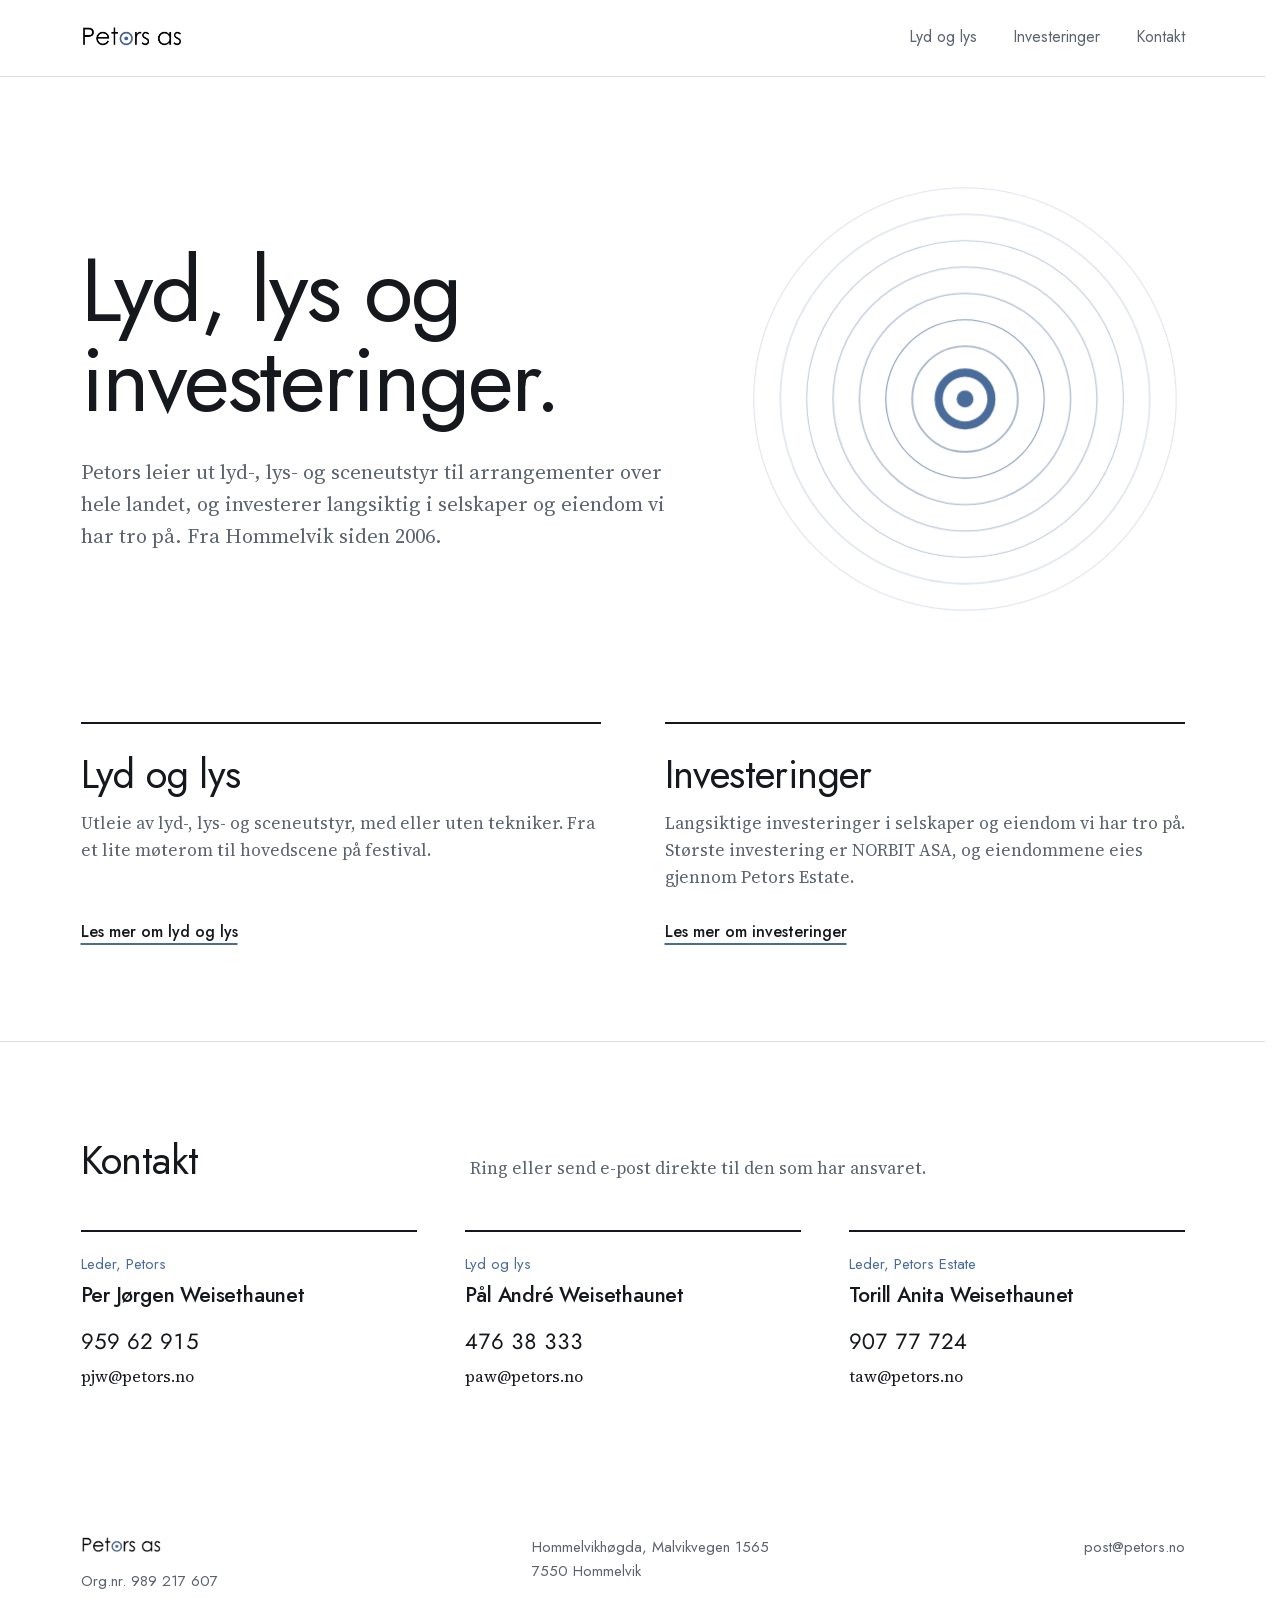
==== commit c5ca6168: "Tekniske forbedringer: deling, SEO, ytelse, personvern og tilgjengelighet - Open Graph/Twitter-tagge" ====
--- a/index.html
+++ b/index.html
@@ -1,19 +1,76 @@
 <!doctype html>
-<html lang="no">
+<html lang="nb">
 <head>
 <meta charset="utf-8">
 <meta name="viewport" content="width=device-width,initial-scale=1">
-<title>Petors — lyd, lys og eiendom</title>
+<title>Petors — lyd, lys og investeringer</title>
 <meta name="description" content="Petors leier ut lyd-, lys- og sceneutstyr og investerer langsiktig i selskaper og eiendom vi har tro på. Hommelvik, siden 2006.">
 <link rel="icon" href="mark.svg" type="image/svg+xml">
-<link rel="preconnect" href="https://fonts.googleapis.com">
-<link rel="preconnect" href="https://fonts.gstatic.com" crossorigin>
-<link href="https://fonts.googleapis.com/css2?family=Jost:wght@400;500&family=Source+Serif+4:opsz,wght@8..60,400&display=swap" rel="stylesheet">
+<link rel="canonical" href="https://paalis.github.io/Petors/">
+<meta property="og:type" content="website">
+<meta property="og:site_name" content="Petors">
+<meta property="og:locale" content="nb_NO">
+<meta property="og:title" content="Petors — lyd, lys og investeringer">
+<meta property="og:description" content="Petors leier ut lyd-, lys- og sceneutstyr og investerer langsiktig i selskaper og eiendom vi har tro på. Hommelvik, siden 2006.">
+<meta property="og:url" content="https://paalis.github.io/Petors/">
+<meta property="og:image" content="https://paalis.github.io/Petors/img/og.jpg">
+<meta property="og:image:width" content="1200">
+<meta property="og:image:height" content="630">
+<meta property="og:image:alt" content="Petors-merket med teksten Lyd, lys og investeringer.">
+<meta name="twitter:card" content="summary_large_image">
+<script type="application/ld+json">
+{
+ "@context": "https://schema.org",
+ "@type": "Organization",
+ "name": "Petors AS",
+ "url": "https://paalis.github.io/Petors/",
+ "logo": "https://paalis.github.io/Petors/logo.webp",
+ "image": "https://paalis.github.io/Petors/img/og.jpg",
+ "foundingDate": "2006-02-11",
+ "taxID": "989217607",
+ "email": "post@petors.no",
+ "address": {
+  "@type": "PostalAddress",
+  "streetAddress": "Hommelvikhøgda, Malvikvegen 1565",
+  "postalCode": "7550",
+  "addressLocality": "Hommelvik",
+  "addressCountry": "NO"
+ },
+ "contactPoint": [
+  {
+   "@type": "ContactPoint",
+   "contactType": "Lyd og lys",
+   "telephone": "+47 476 38 333",
+   "email": "paw@petors.no",
+   "areaServed": "NO",
+   "availableLanguage": "nb"
+  },
+  {
+   "@type": "ContactPoint",
+   "contactType": "Investeringer",
+   "telephone": "+47 959 62 915",
+   "email": "pjw@petors.no",
+   "areaServed": "NO",
+   "availableLanguage": "nb"
+  },
+  {
+   "@type": "ContactPoint",
+   "contactType": "Eiendom",
+   "telephone": "+47 907 77 724",
+   "email": "taw@petors.no",
+   "areaServed": "NO",
+   "availableLanguage": "nb"
+  }
+ ]
+}
+</script>
+<link rel="preload" href="fonts/jost-latin.woff2" as="font" type="font/woff2" crossorigin>
+<link rel="preload" href="fonts/source-serif-4-latin.woff2" as="font" type="font/woff2" crossorigin>
 <script>
   // intro: én gang per besøk, ikke ved redusert bevegelse
   try{if(!sessionStorage.getItem('petors-intro')&&!matchMedia('(prefers-reduced-motion: reduce)').matches)document.documentElement.classList.add('intro-playing','intro-waves')}catch(e){}
 </script>
-<link rel="stylesheet" href="styles.css?v=9">
+<link rel="stylesheet" href="styles.css?v=10">
 <style>
   .hero{padding:clamp(48px,8vw,104px) 0 clamp(56px,8vw,104px)}
   .hero .wrap{display:grid;grid-template-columns:minmax(0,7fr) minmax(0,5fr);gap:48px;align-items:center}
@@ -77,7 +134,7 @@
 
 <nav class="site-nav" aria-label="Hovedmeny">
   <div class="wrap">
-    <a href="index.html" class="brand"><img src="logo.jpg" alt="Petors as – til forsiden"></a>
+    <a href="index.html" class="brand"><img src="logo.webp" width="400" height="110" alt="Petors as – til forsiden"></a>
     <div class="nav-links">
       <a href="lyd-og-lys.html">Lyd og lys</a>
       <a href="investeringer.html">Investeringer</a>
@@ -117,7 +174,7 @@
       </article>
 
       <article class="door">
-        <div class="door-visual" aria-hidden="true"><img src="img/dbc.jpg" alt="" loading="lazy"></div>
+        <div class="door-visual" aria-hidden="true"><img src="img/dbc.webp" width="1000" height="580" alt="" loading="lazy"></div>
         <h2><a href="investeringer.html">Investeringer</a></h2>
         <p>Langsiktige investeringer i selskaper og eiendom vi har tro på. Største investering er NORBIT ASA, og eiendommene eies gjennom Petors Estate.</p>
         <a class="link" href="investeringer.html">Les mer om investeringer</a>
@@ -158,7 +215,7 @@
 <footer class="site-foot">
   <div class="wrap">
     <div>
-      <img src="logo.jpg" alt="Petors as">
+      <img src="logo.webp" width="400" height="110" alt="Petors as">
       <div>Org.nr. 989 217 607</div>
     </div>
     <address>Hommelvikhøgda, Malvikvegen 1565<br>7550 Hommelvik</address>
--- a/styles.css
+++ b/styles.css
@@ -3,6 +3,12 @@
    Hvitt, stålgrått og logoens blå. Merket (ring + prikk)
    er det eneste grafiske elementet.
    ========================================================= */
+
+/* fonter ligger på nettstedet selv (SIL Open Font License, se fonts/) */
+@font-face{font-family:"Jost";font-style:normal;font-weight:100 900;font-display:swap;
+  src:url(fonts/jost-latin.woff2) format("woff2")}
+@font-face{font-family:"Source Serif 4";font-style:normal;font-weight:400;font-display:swap;
+  src:url(fonts/source-serif-4-latin.woff2) format("woff2")}
 
 :root{
   --paper:#ffffff;
@@ -29,8 +35,9 @@
   font-family:var(--serif);font-size:17px;line-height:1.6;
   -webkit-font-smoothing:antialiased;
 }
-img{max-width:100%;display:block}
+img{max-width:100%;height:auto;display:block}
 a{color:inherit}
+.visually-hidden{position:absolute;width:1px;height:1px;margin:-1px;padding:0;overflow:hidden;clip:rect(0 0 0 0);white-space:nowrap;border:0}
 :focus-visible{outline:2px solid var(--blue);outline-offset:3px;border-radius:2px}
 
 .wrap{max-width:var(--wrap);margin:0 auto;padding:0 var(--gutter)}
